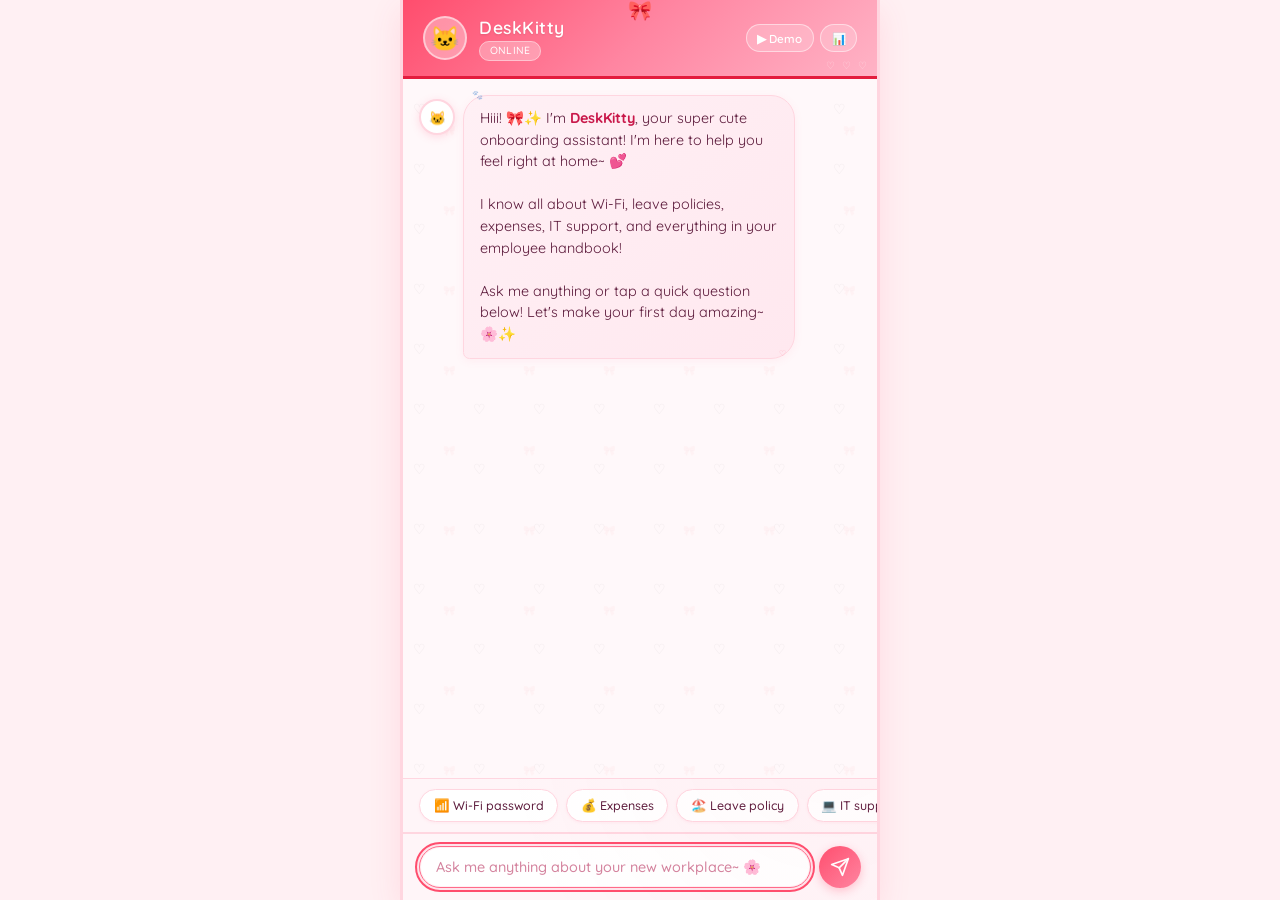
==== index.html @ 31be6df7 "commit hello kitty uwu" ====
<!DOCTYPE html>
<html lang="en">
<head>
  <meta charset="UTF-8" />
  <meta name="viewport" content="width=device-width, initial-scale=1.0, maximum-scale=1.0, user-scalable=no" />
  <title>DeskKitty – Your Onboarding Assistant 🎀</title>
  <link rel="stylesheet" href="styles.css" />
  <!-- Hello Kitty theme: remove the next line to revert to default -->
  <link rel="stylesheet" href="theme-hellokitty.css" />
  <link rel="icon" href="data:image/svg+xml,<svg xmlns='http://www.w3.org/2000/svg' viewBox='0 0 100 100'><text y='.9em' font-size='90'>🤖</text></svg>" />
</head>
<body>
  <div id="app">
    <!-- Header -->
    <header class="chat-header">
      <div class="header-avatar">🐱</div>
      <div class="header-info">
        <h1 id="botName">DeskKitty</h1>
        <span class="status-badge">Online</span>
      </div>
      <div class="header-actions">
        <button class="demo-btn" id="demoBtn" aria-label="Run demo">▶ Demo</button>
        <button class="export-btn" id="exportBtn" onclick="exportFeedback()" aria-label="Export feedback">📊</button>
      </div>
    </header>

    <!-- Chat Messages -->
    <main class="chat-messages" id="chatMessages" role="log" aria-live="polite" aria-label="Chat messages">
    </main>

    <!-- Quick Questions -->
    <div class="quick-questions" id="quickQuestions">
      <button class="quick-btn" data-question="What's the Wi-Fi password?">📶 Wi-Fi password</button>
      <button class="quick-btn" data-question="How do I submit an expense report?">💰 Expenses</button>
      <button class="quick-btn" data-question="What is the leave policy?">🏖️ Leave policy</button>
      <button class="quick-btn" data-question="Who do I contact for IT support?">💻 IT support</button>
      <button class="quick-btn" data-question="What should I do in my first week?">🌟 First week</button>
      <button class="quick-btn" data-question="What benefits do I get?">🎁 Benefits</button>
    </div>

    <!-- Input Area -->
    <footer class="chat-input-area">
      <form id="chatForm" class="chat-form" aria-label="Send a message">
        <input
          type="text"
          id="messageInput"
          class="chat-input"
          placeholder="Ask me anything about your new workplace~ 🌸"
          autocomplete="off"
          aria-label="Type your question"
        />
        <button type="submit" class="send-btn" aria-label="Send message">
          <svg width="20" height="20" viewBox="0 0 24 24" fill="none" stroke="currentColor" stroke-width="2" stroke-linecap="round" stroke-linejoin="round">
            <line x1="22" y1="2" x2="11" y2="13"></line>
            <polygon points="22 2 15 22 11 13 2 9 22 2"></polygon>
          </svg>
        </button>
      </form>
    </footer>
  </div>

  <script src="knowledge-base.js"></script>
  <script src="app.js"></script>
</body>
</html>
---- styles.css ----
/* ===== CSS Reset & Variables ===== */
*, *::before, *::after {
  box-sizing: border-box;
  margin: 0;
  padding: 0;
}

:root {
  --primary: #4f46e5;
  --primary-light: #818cf8;
  --primary-dark: #3730a3;
  --bg: #f8fafc;
  --surface: #ffffff;
  --text: #1e293b;
  --text-muted: #64748b;
  --border: #e2e8f0;
  --bot-bubble: #f1f5f9;
  --user-bubble: #4f46e5;
  --user-text: #ffffff;
  --success: #10b981;
  --warning: #f59e0b;
  --danger: #ef4444;
  --shadow-sm: 0 1px 2px rgba(0, 0, 0, 0.05);
  --shadow-md: 0 4px 6px -1px rgba(0, 0, 0, 0.1);
  --shadow-lg: 0 10px 15px -3px rgba(0, 0, 0, 0.1);
  --radius: 1rem;
  --radius-sm: 0.5rem;
  --font: -apple-system, BlinkMacSystemFont, 'Segoe UI', Roboto, 'Helvetica Neue', Arial, sans-serif;
}

html, body {
  height: 100%;
  overflow: hidden;
  font-family: var(--font);
  background: var(--bg);
  color: var(--text);
  -webkit-font-smoothing: antialiased;
}

/* ===== App Layout ===== */
#app {
  display: flex;
  flex-direction: column;
  height: 100vh;
  height: 100dvh;
  max-width: 480px;
  margin: 0 auto;
  background: var(--surface);
  box-shadow: var(--shadow-lg);
}

/* ===== Header ===== */
.chat-header {
  display: flex;
  align-items: center;
  gap: 0.75rem;
  padding: 1rem 1.25rem;
  background: var(--primary);
  color: white;
  flex-shrink: 0;
}

.header-avatar {
  width: 40px;
  height: 40px;
  border-radius: 50%;
  background: rgba(255, 255, 255, 0.2);
  display: flex;
  align-items: center;
  justify-content: center;
  font-size: 1.25rem;
}

.header-info h1 {
  font-size: 1.1rem;
  font-weight: 600;
  line-height: 1.2;
}

.status-badge {
  font-size: 0.7rem;
  background: var(--success);
  padding: 0.15rem 0.5rem;
  border-radius: 999px;
  font-weight: 500;
  text-transform: uppercase;
  letter-spacing: 0.03em;
}

/* ===== Chat Messages ===== */
.chat-messages {
  flex: 1;
  overflow-y: auto;
  padding: 1rem 1rem 0.5rem;
  display: flex;
  flex-direction: column;
  gap: 0.75rem;
  scroll-behavior: smooth;
  -webkit-overflow-scrolling: touch;
}

.message {
  display: flex;
  gap: 0.5rem;
  max-width: 85%;
  animation: fadeInUp 0.3s ease;
}

.message--user {
  align-self: flex-end;
  flex-direction: row-reverse;
}

.message--bot {
  align-self: flex-start;
}

.message-avatar {
  width: 28px;
  height: 28px;
  border-radius: 50%;
  display: flex;
  align-items: center;
  justify-content: center;
  font-size: 0.85rem;
  flex-shrink: 0;
  margin-top: 0.25rem;
}

.message--bot .message-avatar {
  background: var(--primary-light);
  color: white;
}

.message-content {
  display: flex;
  flex-direction: column;
  gap: 0.25rem;
}

.message-bubble {
  padding: 0.75rem 1rem;
  border-radius: var(--radius);
  font-size: 0.9rem;
  line-height: 1.5;
  word-wrap: break-word;
}

.message--bot .message-bubble {
  background: var(--bot-bubble);
  color: var(--text);
  border-bottom-left-radius: 0.25rem;
}

.message--user .message-bubble {
  background: var(--user-bubble);
  color: var(--user-text);
  border-bottom-right-radius: 0.25rem;
}

.message-source {
  font-size: 0.72rem;
  color: var(--text-muted);
  padding: 0 0.25rem;
  font-style: italic;
}

/* Feedback buttons */
.message-feedback {
  display: flex;
  gap: 0.35rem;
  padding: 0.25rem 0;
}

.feedback-btn {
  background: none;
  border: 1px solid var(--border);
  border-radius: var(--radius-sm);
  padding: 0.25rem 0.5rem;
  font-size: 0.8rem;
  cursor: pointer;
  transition: all 0.15s ease;
  color: var(--text-muted);
}

.feedback-btn:hover {
  background: var(--bot-bubble);
}

.feedback-btn.active-up {
  border-color: var(--success);
  background: #ecfdf5;
  color: var(--success);
}

.feedback-btn.active-down {
  border-color: var(--danger);
  background: #fef2f2;
  color: var(--danger);
}

/* Typing indicator */
.typing-indicator {
  display: flex;
  gap: 0.3rem;
  padding: 0.75rem 1rem;
  background: var(--bot-bubble);
  border-radius: var(--radius);
  border-bottom-left-radius: 0.25rem;
  width: fit-content;
}

.typing-dot {
  width: 7px;
  height: 7px;
  background: var(--text-muted);
  border-radius: 50%;
  animation: typingBounce 1.4s infinite;
}

.typing-dot:nth-child(2) { animation-delay: 0.2s; }
.typing-dot:nth-child(3) { animation-delay: 0.4s; }

/* ===== Quick Questions ===== */
.quick-questions {
  display: flex;
  gap: 0.5rem;
  padding: 0.5rem 1rem;
  overflow-x: auto;
  flex-shrink: 0;
  -webkit-overflow-scrolling: touch;
  scrollbar-width: none;
}

.quick-questions::-webkit-scrollbar {
  display: none;
}

.quick-btn {
  flex-shrink: 0;
  padding: 0.5rem 0.85rem;
  border: 1px solid var(--border);
  border-radius: 999px;
  background: var(--surface);
  font-size: 0.78rem;
  color: var(--text);
  cursor: pointer;
  transition: all 0.15s ease;
  white-space: nowrap;
}

.quick-btn:hover {
  border-color: var(--primary);
  color: var(--primary);
  background: #eef2ff;
}

.quick-btn:active {
  transform: scale(0.95);
}

/* ===== Input Area ===== */
.chat-input-area {
  padding: 0.75rem 1rem;
  padding-bottom: max(0.75rem, env(safe-area-inset-bottom));
  border-top: 1px solid var(--border);
  background: var(--surface);
  flex-shrink: 0;
}

.chat-form {
  display: flex;
  gap: 0.5rem;
  align-items: center;
}

.chat-input {
  flex: 1;
  padding: 0.7rem 1rem;
  border: 1px solid var(--border);
  border-radius: 999px;
  font-size: 0.9rem;
  outline: none;
  transition: border-color 0.15s ease;
  font-family: var(--font);
  background: var(--bg);
}

.chat-input:focus {
  border-color: var(--primary);
  box-shadow: 0 0 0 3px rgba(79, 70, 229, 0.1);
}

.send-btn {
  width: 40px;
  height: 40px;
  border: none;
  border-radius: 50%;
  background: var(--primary);
  color: white;
  cursor: pointer;
  display: flex;
  align-items: center;
  justify-content: center;
  transition: all 0.15s ease;
  flex-shrink: 0;
}

.send-btn:hover {
  background: var(--primary-dark);
  transform: scale(1.05);
}

.send-btn:active {
  transform: scale(0.95);
}

/* ===== Animations ===== */
@keyframes fadeInUp {
  from {
    opacity: 0;
    transform: translateY(8px);
  }
  to {
    opacity: 1;
    transform: translateY(0);
  }
}

@keyframes typingBounce {
  0%, 60%, 100% { transform: translateY(0); }
  30% { transform: translateY(-4px); }
}

/* ===== Scrollbar ===== */
.chat-messages::-webkit-scrollbar {
  width: 4px;
}

.chat-messages::-webkit-scrollbar-thumb {
  background: var(--border);
  border-radius: 2px;
}

/* ===== Responsive ===== */
@media (min-width: 481px) {
  #app {
    height: 100vh;
    border-radius: 0;
  }
}

@media (max-width: 480px) {
  #app {
    max-width: 100%;
  }
}

/* ===== Accessibility ===== */
@media (prefers-reduced-motion: reduce) {
  .message {
    animation: none;
  }
  .typing-dot {
    animation: none;
  }
  .chat-messages {
    scroll-behavior: auto;
  }
}

/* Focus visible */
:focus-visible {
  outline: 2px solid var(--primary);
  outline-offset: 2px;
}

/* ===== Header Actions ===== */
.header-actions {
  margin-left: auto;
  display: flex;
  gap: 0.4rem;
  align-items: center;
}

.demo-btn, .export-btn {
  padding: 0.35rem 0.65rem;
  border: 1px solid rgba(255, 255, 255, 0.4);
  border-radius: var(--radius-sm);
  background: rgba(255, 255, 255, 0.15);
  color: white;
  font-size: 0.72rem;
  font-weight: 500;
  cursor: pointer;
  transition: all 0.15s ease;
  white-space: nowrap;
}

.demo-btn:hover, .export-btn:hover {
  background: rgba(255, 255, 255, 0.25);
  border-color: rgba(255, 255, 255, 0.6);
}

.demo-btn:active, .export-btn:active {
  transform: scale(0.95);
}

.demo-btn--active {
  background: rgba(255, 255, 255, 0.3);
  border-color: white;
}

/* ===== Toast Notifications ===== */
.toast {
  position: fixed;
  bottom: 5rem;
  left: 50%;
  transform: translateX(-50%) translateY(1rem);
  background: var(--text);
  color: white;
  padding: 0.6rem 1.25rem;
  border-radius: 999px;
  font-size: 0.82rem;
  font-family: var(--font);
  box-shadow: var(--shadow-lg);
  opacity: 0;
  transition: all 0.3s ease;
  z-index: 1000;
  pointer-events: none;
  white-space: nowrap;
}

.toast--visible {
  opacity: 1;
  transform: translateX(-50%) translateY(0);
}
---- theme-hellokitty.css ----
/**
 * 🎀 Hello Kitty Material Theme for DeskMate 🎀
 * Soft gradients, rounded shapes, kawaii pink palette.
 *
 * To enable:  Add <link rel="stylesheet" href="theme-hellokitty.css"> AFTER styles.css
 * To disable: Remove that <link> tag
 */

@import url('https://fonts.googleapis.com/css2?family=Quicksand:wght@400;500;600;700&display=swap');

:root {
  --primary: #ff4d6d;
  --primary-light: #ff85a1;
  --primary-dark: #c9184a;
  --bg: #fff0f3;
  --surface: #ffffff;
  --text: #5c1a3b;
  --text-muted: #b5658a;
  --border: #ffccd5;
  --bot-bubble: #fff0f5;
  --user-bubble: #ff4d6d;
  --user-text: #ffffff;
  --success: #ff85a1;
  --warning: #ffb3c6;
  --danger: #c9184a;
  --shadow-sm: 0 2px 4px rgba(255, 77, 109, 0.1);
  --shadow-md: 0 4px 12px rgba(255, 77, 109, 0.15);
  --shadow-lg: 0 10px 30px rgba(255, 77, 109, 0.12);
  --radius: 1.5rem;
  --radius-sm: 1rem;
  --font: 'Quicksand', -apple-system, BlinkMacSystemFont, 'Segoe UI', Roboto, sans-serif;
  --kitty-pink: #ff6b8a;
  --kitty-light-pink: #ffd6e0;
  --kitty-bow-red: #e31c3d;
}

body, input, button {
  font-family: var(--font) !important;
}

/* ===== App container ===== */
#app {
  background: var(--bg);
  position: relative;
  overflow: hidden;
}

#app::before {
  content: "";
  position: absolute;
  inset: 0;
  background-image:
    radial-gradient(circle at 10% 20%, rgba(255, 77, 109, 0.04) 0%, transparent 40%),
    radial-gradient(circle at 90% 80%, rgba(255, 133, 161, 0.04) 0%, transparent 40%);
  pointer-events: none;
  z-index: 0;
}

/* ===== Header ===== */
.chat-header {
  background: linear-gradient(135deg, #ff4d6d 0%, #ff85a1 50%, #ffb3c6 100%);
  position: relative;
  padding: 1rem 1.25rem;
  border-bottom: 3px solid var(--kitty-bow-red);
}

.chat-header::before {
  content: "🎀";
  position: absolute;
  left: 50%;
  top: -2px;
  transform: translateX(-50%);
  font-size: 1.2rem;
  z-index: 10;
}

.chat-header::after {
  content: "♡ ♡ ♡";
  position: absolute;
  right: 0.5rem;
  bottom: 0.3rem;
  font-size: 0.6rem;
  opacity: 0.5;
  letter-spacing: 2px;
  color: white;
}

.header-avatar {
  background: rgba(255, 255, 255, 0.35);
  font-size: 1.5rem;
  width: 44px;
  height: 44px;
  border: 2px solid rgba(255, 255, 255, 0.5);
}

.header-info h1 {
  text-shadow: 0 1px 2px rgba(0, 0, 0, 0.1);
  letter-spacing: 0.5px;
}

.status-badge {
  background: rgba(255, 255, 255, 0.3);
  color: white;
  border: 1px solid rgba(255, 255, 255, 0.4);
  font-size: 0.65rem;
  padding: 0.15rem 0.6rem;
}

/* ===== Chat messages area ===== */
.chat-messages {
  background-color: #fff8fa;
  background-image:
    url("data:image/svg+xml,%3Csvg width='60' height='60' xmlns='http://www.w3.org/2000/svg'%3E%3Ctext x='10' y='35' font-size='14' opacity='0.06'%3E♡%3C/text%3E%3C/svg%3E"),
    url("data:image/svg+xml,%3Csvg width='80' height='80' xmlns='http://www.w3.org/2000/svg'%3E%3Ctext x='40' y='55' font-size='10' opacity='0.04'%3E🎀%3C/text%3E%3C/svg%3E");
  position: relative;
  z-index: 1;
}

/* ===== Bot bubbles ===== */
.message--bot .message-bubble {
  background: linear-gradient(135deg, #fff0f5, #ffe8ef);
  border: 1.5px solid var(--kitty-light-pink);
  border-bottom-left-radius: 0.4rem;
  box-shadow: 0 2px 8px rgba(255, 107, 138, 0.08);
  position: relative;
}

.message--bot .message-bubble::after {
  content: "♡";
  position: absolute;
  bottom: -0.1rem;
  right: 0.5rem;
  font-size: 0.5rem;
  color: var(--kitty-pink);
  opacity: 0.4;
  animation: heartFloat 3s ease-in-out infinite;
}

.message--bot .message-bubble::before {
  content: "🐾";
  position: absolute;
  top: -8px;
  left: 8px;
  font-size: 0.55rem;
  opacity: 0.35;
}

/* ===== User bubbles ===== */
.message--user .message-bubble {
  background: linear-gradient(135deg, #ff4d6d, #ff7096);
  border-bottom-right-radius: 0.4rem;
  box-shadow: 0 3px 10px rgba(255, 77, 109, 0.25);
}

/* ===== Bot avatar ===== */
.message--bot .message-avatar {
  background: white;
  border: 2px solid var(--kitty-light-pink);
  box-shadow: 0 2px 8px rgba(255, 107, 138, 0.2);
  padding: 3px;
  width: 36px;
  height: 36px;
  display: flex;
  align-items: center;
  justify-content: center;
  animation: gentlePulse 3s ease-in-out infinite;
}

/* ===== Source reference ===== */
.message-source {
  color: var(--kitty-pink);
  opacity: 0.7;
  font-size: 0.7rem;
}

/* ===== Feedback buttons ===== */
.feedback-btn {
  border-color: var(--kitty-light-pink);
  border-radius: 999px;
  padding: 0.2rem 0.6rem;
}

.feedback-btn:hover {
  background: #ffe8ef;
  border-color: var(--kitty-pink);
}

.feedback-btn.active-up {
  border-color: var(--kitty-pink);
  background: #ffe0ea;
  color: var(--kitty-pink);
}

.feedback-btn.active-down {
  border-color: var(--danger);
  background: #fff0f3;
  color: var(--danger);
}

/* ===== Typing indicator ===== */
.typing-indicator {
  background: linear-gradient(135deg, #fff0f5, #ffe8ef);
  border: 1.5px solid var(--kitty-light-pink);
}

.typing-dot {
  background: var(--kitty-pink);
}

/* ===== Quick questions ===== */
.quick-questions {
  background: #fff5f8;
  border-top: 1px solid var(--kitty-light-pink);
  border-bottom: 1px solid var(--kitty-light-pink);
  padding: 0.6rem 1rem;
}

.quick-btn {
  border-color: var(--kitty-light-pink);
  background: white;
  border-radius: 999px;
  font-weight: 500;
  box-shadow: 0 1px 3px rgba(255, 107, 138, 0.08);
  transition: all 0.2s ease;
}

.quick-btn:hover {
  border-color: var(--kitty-pink);
  background: #ffe8ef;
  color: var(--primary);
  transform: translateY(-1px);
  box-shadow: 0 3px 8px rgba(255, 107, 138, 0.15);
}

/* ===== Input area ===== */
.chat-input-area {
  background: #fff5f8;
  border-top: 1.5px solid var(--kitty-light-pink);
}

.chat-input {
  background: white;
  border: 1.5px solid var(--kitty-light-pink);
  border-radius: 999px;
  font-weight: 500;
}

.chat-input::placeholder {
  color: #d4839e;
}

.chat-input:focus {
  border-color: var(--kitty-pink);
  box-shadow: 0 0 0 3px rgba(255, 107, 138, 0.12), inset 0 0 0 1px rgba(255, 107, 138, 0.1);
}

.send-btn {
  background: linear-gradient(135deg, #ff4d6d, #ff85a1);
  box-shadow: 0 3px 10px rgba(255, 77, 109, 0.3);
  width: 42px;
  height: 42px;
}

.send-btn:hover {
  background: linear-gradient(135deg, #e31c3d, #ff4d6d);
  box-shadow: 0 4px 14px rgba(255, 77, 109, 0.4);
  transform: scale(1.08);
}

/* ===== Header action buttons ===== */
.demo-btn, .export-btn {
  border-color: rgba(255, 255, 255, 0.5);
  background: rgba(255, 255, 255, 0.2);
  border-radius: 999px;
  font-weight: 600;
}

.demo-btn:hover, .export-btn:hover {
  background: rgba(255, 255, 255, 0.35);
}

.demo-btn--active {
  background: rgba(255, 255, 255, 0.4);
  border-color: white;
  box-shadow: 0 0 10px rgba(255, 255, 255, 0.3);
}

/* ===== Toast ===== */
.toast {
  background: linear-gradient(135deg, #ff4d6d, #ff85a1);
  color: white;
  font-weight: 600;
  border: 2px solid rgba(255, 255, 255, 0.3);
  box-shadow: 0 6px 20px rgba(255, 77, 109, 0.3);
}

/* ===== Scrollbar ===== */
.chat-messages::-webkit-scrollbar {
  width: 5px;
}

.chat-messages::-webkit-scrollbar-track {
  background: #fff5f8;
}

.chat-messages::-webkit-scrollbar-thumb {
  background: var(--kitty-light-pink);
  border-radius: 10px;
}

.chat-messages::-webkit-scrollbar-thumb:hover {
  background: var(--kitty-pink);
}

/* ===== Code & bold ===== */
.message-bubble code {
  background: #ffe0ea;
  color: var(--primary-dark);
  padding: 0.15rem 0.4rem;
  border-radius: 0.3rem;
  font-size: 0.82rem;
  font-weight: 600;
  border: 1px solid var(--kitty-light-pink);
}

.message-bubble strong {
  color: var(--primary-dark);
}

/* ===== Decorative app borders ===== */
#app {
  border-left: 3px solid var(--kitty-light-pink);
  border-right: 3px solid var(--kitty-light-pink);
}

/* ===== Pink selection ===== */
::selection {
  background: #ffd6e0;
  color: #c9184a;
}

/* ===== Animations ===== */
@keyframes heartFloat {
  0%, 100% { transform: translateY(0) scale(1); opacity: 0.4; }
  50% { transform: translateY(-6px) scale(1.1); opacity: 0.8; }
}

@keyframes gentlePulse {
  0%, 100% { box-shadow: 0 0 0 0 rgba(255, 77, 109, 0.1); }
  50% { box-shadow: 0 0 0 6px rgba(255, 77, 109, 0); }
}

/* ===== Reduced motion ===== */
@media (prefers-reduced-motion: reduce) {
  .message--bot .message-avatar {
    animation: none;
  }
  .message--bot .message-bubble::after {
    animation: none;
  }
}
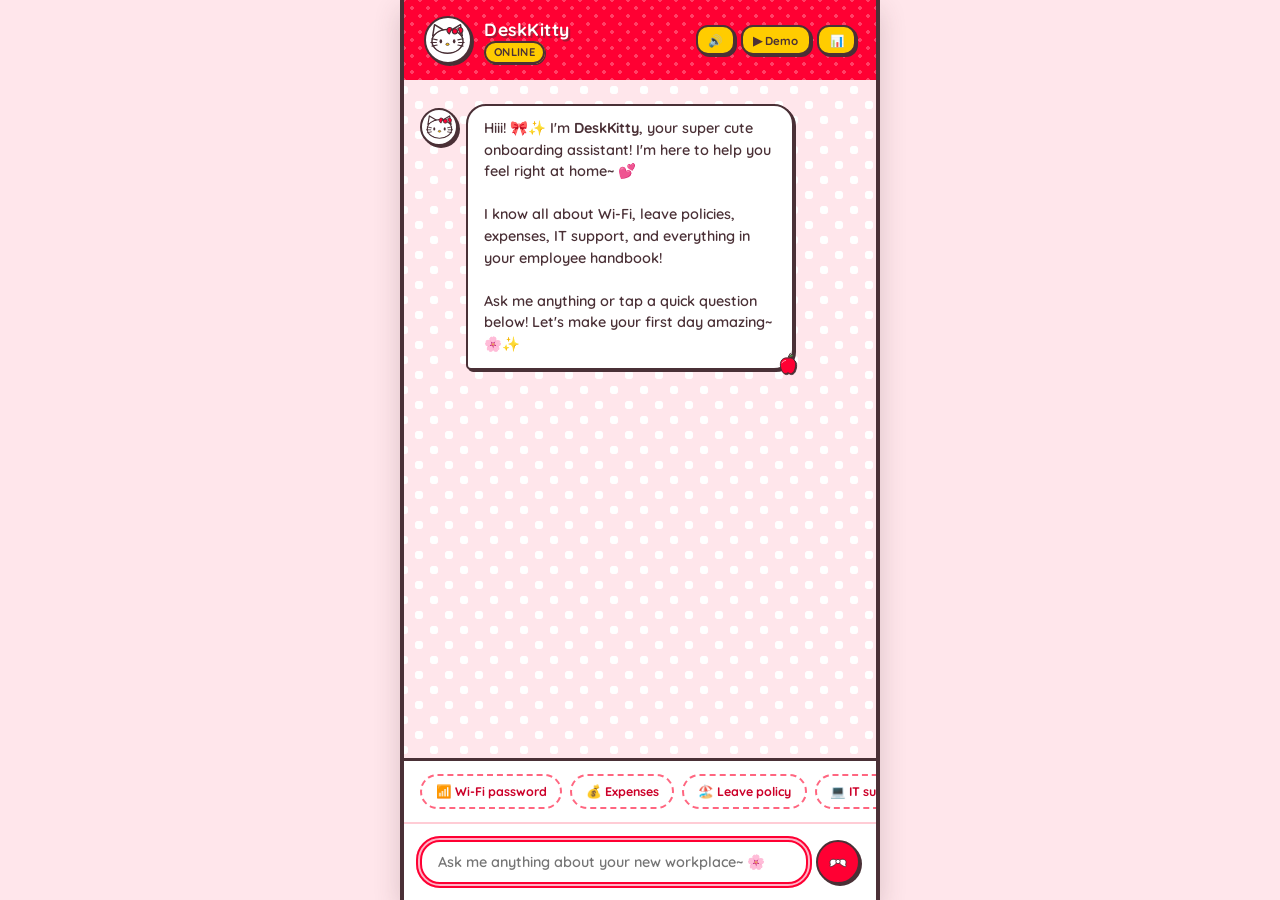
==== commit 589627da: "more kitty changes" ====
--- a/index.html
+++ b/index.html
@@ -10,6 +10,9 @@
   <link rel="icon" href="data:image/svg+xml,<svg xmlns='http://www.w3.org/2000/svg' viewBox='0 0 100 100'><text y='.9em' font-size='90'>🤖</text></svg>" />
 </head>
 <body>
+  <!-- Container for floating petals and particle bursts -->
+  <div id="vfx-layer" aria-hidden="true"></div>
+
   <div id="app">
     <!-- Header -->
     <header class="chat-header">
@@ -19,8 +22,10 @@
         <span class="status-badge">Online</span>
       </div>
       <div class="header-actions">
-        <button class="demo-btn" id="demoBtn" aria-label="Run demo">▶ Demo</button>
-        <button class="export-btn" id="exportBtn" onclick="exportFeedback()" aria-label="Export feedback">📊</button>
+        <!-- Sound Toggle -->
+        <button class="header-btn" id="soundBtn" aria-label="Toggle sound">🔊</button>
+        <button class="header-btn" id="demoBtn" aria-label="Run demo">▶ Demo</button>
+        <button class="header-btn" id="exportBtn" onclick="exportFeedback()" aria-label="Export feedback">📊</button>
       </div>
     </header>
 
@@ -62,4 +67,4 @@
   <script src="knowledge-base.js"></script>
   <script src="app.js"></script>
 </body>
-</html>
+</html>
--- a/styles.css
+++ b/styles.css
@@ -47,6 +47,19 @@
   margin: 0 auto;
   background: var(--surface);
   box-shadow: var(--shadow-lg);
+  position: relative;
+}
+
+/* ===== VFX Layer ===== */
+#vfx-layer {
+  position: fixed;
+  top: 0;
+  left: 0;
+  width: 100%;
+  height: 100%;
+  pointer-events: none;
+  z-index: 9999;
+  overflow: hidden;
 }
 
 /* ===== Header ===== */
@@ -87,6 +100,41 @@
   letter-spacing: 0.03em;
 }
 
+/* Header Buttons */
+.header-actions {
+  margin-left: auto;
+  display: flex;
+  gap: 0.4rem;
+  align-items: center;
+}
+
+.header-btn {
+  padding: 0.35rem 0.65rem;
+  border: 1px solid rgba(255, 255, 255, 0.4);
+  border-radius: var(--radius-sm);
+  background: rgba(255, 255, 255, 0.15);
+  color: white;
+  font-size: 0.72rem;
+  font-weight: 500;
+  cursor: pointer;
+  transition: all 0.15s ease;
+  white-space: nowrap;
+}
+
+.header-btn:hover {
+  background: rgba(255, 255, 255, 0.25);
+  border-color: rgba(255, 255, 255, 0.6);
+}
+
+.header-btn:active {
+  transform: scale(0.95);
+}
+
+.header-btn--active {
+  background: rgba(255, 255, 255, 0.3);
+  border-color: white;
+}
+
 /* ===== Chat Messages ===== */
 .chat-messages {
   flex: 1;
@@ -144,6 +192,7 @@
   font-size: 0.9rem;
   line-height: 1.5;
   word-wrap: break-word;
+  position: relative;
 }
 
 .message--bot .message-bubble {
@@ -317,14 +366,8 @@
 
 /* ===== Animations ===== */
 @keyframes fadeInUp {
-  from {
-    opacity: 0;
-    transform: translateY(8px);
-  }
-  to {
-    opacity: 1;
-    transform: translateY(0);
-  }
+  from { opacity: 0; transform: translateY(8px); }
+  to { opacity: 1; transform: translateY(0); }
 }
 
 @keyframes typingBounce {
@@ -358,56 +401,15 @@
 
 /* ===== Accessibility ===== */
 @media (prefers-reduced-motion: reduce) {
-  .message {
-    animation: none;
-  }
-  .typing-dot {
-    animation: none;
-  }
-  .chat-messages {
-    scroll-behavior: auto;
-  }
+  .message { animation: none; }
+  .typing-dot { animation: none; }
+  .chat-messages { scroll-behavior: auto; }
 }
 
 /* Focus visible */
 :focus-visible {
   outline: 2px solid var(--primary);
   outline-offset: 2px;
-}
-
-/* ===== Header Actions ===== */
-.header-actions {
-  margin-left: auto;
-  display: flex;
-  gap: 0.4rem;
-  align-items: center;
-}
-
-.demo-btn, .export-btn {
-  padding: 0.35rem 0.65rem;
-  border: 1px solid rgba(255, 255, 255, 0.4);
-  border-radius: var(--radius-sm);
-  background: rgba(255, 255, 255, 0.15);
-  color: white;
-  font-size: 0.72rem;
-  font-weight: 500;
-  cursor: pointer;
-  transition: all 0.15s ease;
-  white-space: nowrap;
-}
-
-.demo-btn:hover, .export-btn:hover {
-  background: rgba(255, 255, 255, 0.25);
-  border-color: rgba(255, 255, 255, 0.6);
-}
-
-.demo-btn:active, .export-btn:active {
-  transform: scale(0.95);
-}
-
-.demo-btn--active {
-  background: rgba(255, 255, 255, 0.3);
-  border-color: white;
 }
 
 /* ===== Toast Notifications ===== */
@@ -433,4 +435,4 @@
 .toast--visible {
   opacity: 1;
   transform: translateX(-50%) translateY(0);
-}
+}
--- a/theme-hellokitty.css
+++ b/theme-hellokitty.css
@@ -1,361 +1,455 @@
 /**
- * 🎀 Hello Kitty Material Theme for DeskMate 🎀
- * Soft gradients, rounded shapes, kawaii pink palette.
- *
- * To enable:  Add <link rel="stylesheet" href="theme-hellokitty.css"> AFTER styles.css
- * To disable: Remove that <link> tag
+ * 🎀 Ultimate Hello Kitty Theme for DeskMate 🎀
+ * SVGs, scalloped borders, polka dots, kawaii animations, and VFX!
  */
 
-@import url('https://fonts.googleapis.com/css2?family=Quicksand:wght@400;500;600;700&display=swap');
+@import url('https://fonts.googleapis.com/css2?family=Quicksand:wght@500;600;700&display=swap');
 
 :root {
-  --primary: #ff4d6d;
-  --primary-light: #ff85a1;
-  --primary-dark: #c9184a;
-  --bg: #fff0f3;
+  /* Classic Sanrio Palette */
+  --primary: #ff0033;
+  --primary-light: #ff6680;
+  --primary-dark: #cc0029;
+  --bg: #ffe6eb;
   --surface: #ffffff;
-  --text: #5c1a3b;
-  --text-muted: #b5658a;
+  --text: #4a3036;
+  --text-muted: #9e7a84;
   --border: #ffccd5;
-  --bot-bubble: #fff0f5;
-  --user-bubble: #ff4d6d;
+  --bot-bubble: #ffffff;
+  --user-bubble: #ff0033;
   --user-text: #ffffff;
-  --success: #ff85a1;
-  --warning: #ffb3c6;
-  --danger: #c9184a;
-  --shadow-sm: 0 2px 4px rgba(255, 77, 109, 0.1);
-  --shadow-md: 0 4px 12px rgba(255, 77, 109, 0.15);
-  --shadow-lg: 0 10px 30px rgba(255, 77, 109, 0.12);
-  --radius: 1.5rem;
-  --radius-sm: 1rem;
+  --success: #ff6680;
+  --warning: #ffcc00;
+  --danger: #ff0033;
+  
+  --kitty-pink: #ffb3c6;
+  --kitty-light-pink: #ffe6eb;
+  
+  /* 2D Cartoon Shadows */
+  --shadow-sm: 2px 2px 0px var(--text);
+  --shadow-md: 3px 3px 0px var(--text);
+  --shadow-lg: 4px 4px 0px var(--text);
+  
+  --radius: 20px;
+  --radius-sm: 12px;
   --font: 'Quicksand', -apple-system, BlinkMacSystemFont, 'Segoe UI', Roboto, sans-serif;
-  --kitty-pink: #ff6b8a;
-  --kitty-light-pink: #ffd6e0;
-  --kitty-bow-red: #e31c3d;
 }
 
 body, input, button {
   font-family: var(--font) !important;
-}
-
-/* ===== App container ===== */
+  font-weight: 600;
+}
+
+/* ===== App Container (Polka Dot Background) ===== */
 #app {
-  background: var(--bg);
+  background-color: var(--kitty-light-pink);
+  background-image: 
+    radial-gradient(var(--surface) 20%, transparent 21%),
+    radial-gradient(var(--surface) 20%, transparent 21%);
+  background-size: 30px 30px;
+  background-position: 0 0, 15px 15px;
+  border-left: 4px solid var(--text);
+  border-right: 4px solid var(--text);
+  box-shadow: 0 10px 25px rgba(74, 48, 54, 0.2) !important;
   position: relative;
   overflow: hidden;
-}
-
-#app::before {
+  animation: bgDrift 20s linear infinite;
+}
+
+/* ===== Header (Scalloped Awning & Red Bow) ===== */
+.chat-header {
+  background: var(--primary);
+  color: white;
+  border-bottom: none;
+  position: relative;
+  z-index: 20;
+  padding-bottom: 1rem;
+  background-image: 
+    radial-gradient(rgba(255,255,255,0.25) 15%, transparent 16%),
+    radial-gradient(rgba(255,255,255,0.25) 15%, transparent 16%);
+  background-size: 16px 16px;
+  background-position: 0 0, 8px 8px;
+  overflow: hidden; /* For shimmer effect */
+}
+
+/* Scalloped Awning Effect */
+.chat-header::after {
   content: "";
   position: absolute;
-  inset: 0;
-  background-image:
-    radial-gradient(circle at 10% 20%, rgba(255, 77, 109, 0.04) 0%, transparent 40%),
-    radial-gradient(circle at 90% 80%, rgba(255, 133, 161, 0.04) 0%, transparent 40%);
+  bottom: -10px;
+  left: 0; right: 0;
+  height: 10px;
+  background: radial-gradient(circle at 10px 0, var(--primary) 10px, transparent 11px);
+  background-size: 20px 10px;
+  background-repeat: repeat-x;
+  filter: drop-shadow(0 3px 2px rgba(74, 48, 54, 0.15));
+}
+
+/* Shimmering Glint across the Awning */
+.chat-header::before {
+  content: "";
+  position: absolute;
+  top: 0; left: -150%;
+  width: 50%; height: 100%;
+  background: linear-gradient(to right, transparent, rgba(255,255,255,0.4), transparent);
+  transform: skewX(-20deg);
+  animation: shimmer 5s infinite;
+  z-index: 1;
+}
+
+.header-info h1 {
+  font-weight: 700;
+  letter-spacing: 0.5px;
+  text-shadow: 2px 2px 0px rgba(74, 48, 54, 0.5);
+  position: relative;
+  z-index: 2;
+}
+
+.status-badge {
+  background: var(--warning);
+  color: var(--text);
+  border: 2px solid var(--text);
+  font-weight: 700;
+  box-shadow: 1px 1px 0px var(--text);
+  position: relative;
+  z-index: 2;
+}
+
+/* Header Buttons Override */
+.header-btn {
+  border: 2px solid var(--text);
+  background: var(--warning);
+  color: var(--text);
+  border-radius: 12px;
+  font-weight: 700;
+  box-shadow: 2px 2px 0px var(--text);
+  position: relative;
+  z-index: 2;
+}
+
+.header-btn:hover {
+  background: #ffdb4d;
+  transform: translateY(-1px);
+}
+
+.header-btn:active {
+  transform: translate(2px, 2px);
+  box-shadow: 0px 0px 0px var(--text);
+}
+
+.header-btn--active {
+  background: var(--surface);
+}
+
+/* Header Avatar */
+.header-avatar, .message--bot .message-avatar {
+  font-size: 0 !important;
+  background-color: var(--surface);
+  border: 2px solid var(--text);
+  box-shadow: var(--shadow-sm);
+  background-position: center 3px;
+  background-repeat: no-repeat;
+  background-size: 85%;
+  position: relative;
+  z-index: 2;
+  background-image: url('data:image/svg+xml;utf8,<svg viewBox="0 0 100 100" xmlns="http://www.w3.org/2000/svg"><polygon points="10,40 15,10 40,25" fill="%23fff" stroke="%234a3036" stroke-width="4" stroke-linejoin="round"/><polygon points="90,40 85,10 60,25" fill="%23fff" stroke="%234a3036" stroke-width="4" stroke-linejoin="round"/><ellipse cx="50" cy="55" rx="42" ry="32" fill="%23fff" stroke="%234a3036" stroke-width="4"/><ellipse cx="50" cy="55" rx="39" ry="29" fill="%23fff"/><ellipse cx="32" cy="55" rx="3.5" ry="5.5" fill="%234a3036"/><ellipse cx="68" cy="55" rx="3.5" ry="5.5" fill="%234a3036"/><ellipse cx="50" cy="63" rx="4.5" ry="3" fill="%23ffcc00" stroke="%234a3036" stroke-width="2"/><line x1="8" y1="48" x2="22" y2="51" stroke="%234a3036" stroke-width="3" stroke-linecap="round"/><line x1="5" y1="58" x2="20" y2="58" stroke="%234a3036" stroke-width="3" stroke-linecap="round"/><line x1="8" y1="68" x2="22" y2="65" stroke="%234a3036" stroke-width="3" stroke-linecap="round"/><line x1="92" y1="48" x2="78" y2="51" stroke="%234a3036" stroke-width="3" stroke-linecap="round"/><line x1="95" y1="58" x2="80" y2="58" stroke="%234a3036" stroke-width="3" stroke-linecap="round"/><line x1="92" y1="68" x2="78" y2="65" stroke="%234a3036" stroke-width="3" stroke-linecap="round"/><path d="M78 20 C88 12, 98 25, 85 35 Z" fill="%23ff0033" stroke="%234a3036" stroke-width="3" stroke-linejoin="round"/><path d="M62 20 C52 12, 42 25, 55 35 Z" fill="%23ff0033" stroke="%234a3036" stroke-width="3" stroke-linejoin="round"/><circle cx="70" cy="28" r="7" fill="%23ff0033" stroke="%234a3036" stroke-width="3"/></svg>');
+}
+
+.header-avatar { width: 48px; height: 48px; }
+.message--bot .message-avatar { width: 38px; height: 38px; }
+
+/* ===== Chat Messages ===== */
+.chat-messages {
+  background: transparent;
+  padding-top: 1.5rem;
+  z-index: 1;
+}
+
+/* Bot Bubbles */
+.message--bot .message-bubble {
+  background: var(--surface);
+  color: var(--text);
+  border: 2px solid var(--text);
+  border-radius: 20px 20px 20px 5px !important;
+  box-shadow: var(--shadow-sm);
+  position: relative;
+}
+
+/* Floating Apple on Bot Bubbles */
+.message--bot .message-bubble::after {
+  content: "";
+  position: absolute;
+  width: 24px; height: 24px;
+  bottom: -8px; right: -8px;
+  background-size: contain;
+  background-repeat: no-repeat;
+  background-image: url('data:image/svg+xml;utf8,<svg viewBox="0 0 100 100" xmlns="http://www.w3.org/2000/svg"><path d="M50 20 Q65 5 75 15 Q60 25 50 20 Z" fill="%234caf50" stroke="%234a3036" stroke-width="3"/><path d="M50 25 Q55 10 60 5" fill="none" stroke="%234a3036" stroke-width="4" stroke-linecap="round"/><path d="M50 25 C20 20, 10 50, 25 80 C35 95, 45 90, 50 85 C55 90, 65 95, 75 80 C90 50, 80 20, 50 25 Z" fill="%23ff0033" stroke="%234a3036" stroke-width="4" stroke-linejoin="round"/><path d="M25 45 Q30 35 40 35" fill="none" stroke="%23fff" stroke-width="4" stroke-linecap="round" opacity="0.6"/></svg>');
+  animation: floatBounce 3s ease-in-out infinite;
+  filter: drop-shadow(1px 1px 0px var(--text));
+}
+
+/* User Bubbles */
+.message--user .message-bubble {
+  background: var(--primary);
+  color: white;
+  border: 2px solid var(--text);
+  border-radius: 20px 20px 5px 20px !important;
+  box-shadow: var(--shadow-sm);
+}
+
+.message-source {
+  color: var(--text-muted);
+  font-weight: 700;
+  margin-top: 4px;
+}
+
+/* Feedback Buttons */
+.feedback-btn {
+  border: 2px solid var(--border);
+  background: var(--surface);
+  border-radius: 50%;
+  width: 32px; height: 32px;
+  display: flex; align-items: center; justify-content: center;
+  box-shadow: 1px 1px 0px var(--border);
+}
+
+.feedback-btn:hover {
+  background: var(--kitty-light-pink);
+  border-color: var(--text);
+  box-shadow: var(--shadow-sm);
+  transform: translateY(-2px);
+}
+
+.feedback-btn.active-up {
+  background: var(--success);
+  border-color: var(--text);
+  color: white;
+  box-shadow: var(--shadow-sm);
+  animation: popSparkle 0.4s cubic-bezier(0.175, 0.885, 0.32, 1.275);
+}
+
+.feedback-btn.active-down {
+  background: var(--text-muted);
+  border-color: var(--text);
+  color: white;
+  box-shadow: var(--shadow-sm);
+}
+
+/* ===== Kawaii Typing Indicator (Apple, Milk, Bow) ===== */
+.typing-indicator {
+  background: var(--surface);
+  border: 2px solid var(--text);
+  border-radius: 20px 20px 20px 5px;
+  box-shadow: var(--shadow-sm);
+  align-items: center;
+}
+
+.typing-dot {
+  background-color: transparent !important;
+  background-size: contain;
+  background-repeat: no-repeat;
+  background-position: center;
+  width: 14px !important;
+  height: 14px !important;
+  border-radius: 0 !important;
+}
+
+.typing-dot:nth-child(1) {
+  background-image: url('data:image/svg+xml;utf8,<svg viewBox="0 0 100 100" xmlns="http://www.w3.org/2000/svg"><path d="M50 25 C20 20, 10 50, 25 80 C35 95, 45 90, 50 85 C55 90, 65 95, 75 80 C90 50, 80 20, 50 25 Z" fill="%23ff0033" stroke="%234a3036" stroke-width="6" stroke-linejoin="round"/></svg>');
+}
+.typing-dot:nth-child(2) {
+  background-image: url('data:image/svg+xml;utf8,<svg viewBox="0 0 100 100" xmlns="http://www.w3.org/2000/svg"><path d="M30 20 L70 20 L80 90 L20 90 Z" fill="%23ffffff" stroke="%234a3036" stroke-width="6" stroke-linejoin="round"/></svg>');
+}
+.typing-dot:nth-child(3) {
+  background-image: url('data:image/svg+xml;utf8,<svg viewBox="0 0 100 60" xmlns="http://www.w3.org/2000/svg"><path d="M50 30 C30 10, 5 20, 15 45 C5 60, 30 55, 45 35 Z" fill="%23ff0033" stroke="%234a3036" stroke-width="6"/><path d="M50 30 C70 10, 95 20, 85 45 C95 60, 70 55, 55 35 Z" fill="%23ff0033" stroke="%234a3036" stroke-width="6"/><circle cx="50" cy="30" r="10" fill="%23ffffff" stroke="%234a3036" stroke-width="6"/></svg>');
+}
+
+/* Quick Questions */
+.quick-questions {
+  background: var(--surface);
+  border-top: 3px solid var(--text);
+  padding: 0.8rem 1rem;
+}
+
+.quick-btn {
+  background: var(--surface);
+  border: 2px dashed var(--primary-light);
+  color: var(--primary-dark);
+  border-radius: 20px;
+  font-weight: 700;
+  box-shadow: none;
+}
+
+.quick-btn:hover {
+  border-style: solid;
+  border-color: var(--text);
+  background: var(--kitty-light-pink);
+  color: var(--text);
+  box-shadow: var(--shadow-sm);
+  animation: wiggle 0.4s ease-in-out infinite;
+}
+
+/* Input Area */
+.chat-input-area {
+  background: var(--surface);
+  border-top: 2px solid var(--border);
+  padding: 1rem;
+}
+
+.chat-input {
+  background: var(--kitty-light-pink);
+  border: 2px solid var(--text);
+  border-radius: 20px;
+  font-weight: 600;
+  color: var(--text);
+}
+
+.chat-input:focus {
+  background: var(--surface);
+  border-color: var(--primary);
+  box-shadow: 0 0 0 4px var(--kitty-pink);
+}
+
+/* Send Button */
+.send-btn {
+  background: var(--primary);
+  border: 2px solid var(--text);
+  box-shadow: var(--shadow-sm);
+  width: 44px; height: 44px;
+}
+
+.send-btn:active {
+  transform: translate(2px, 2px) !important;
+  box-shadow: 0px 0px 0px var(--text) !important;
+}
+
+.send-btn svg {
+  display: none !important;
+}
+
+.send-btn::after {
+  content: "";
+  width: 22px; height: 22px;
+  background-size: contain;
+  background-repeat: no-repeat;
+  background-position: center;
+  background-image: url('data:image/svg+xml;utf8,<svg viewBox="0 0 100 60" xmlns="http://www.w3.org/2000/svg"><path d="M50 30 C30 10, 5 20, 15 45 C5 60, 30 55, 45 35 Z" fill="%23ffffff" stroke="%234a3036" stroke-width="4" stroke-linejoin="round"/><path d="M50 30 C70 10, 95 20, 85 45 C95 60, 70 55, 55 35 Z" fill="%23ffffff" stroke="%234a3036" stroke-width="4" stroke-linejoin="round"/><circle cx="50" cy="30" r="10" fill="%23ffffff" stroke="%234a3036" stroke-width="4"/></svg>');
+}
+
+/* ===== Magic VFX Elements ===== */
+.hk-particle {
+  position: absolute;
   pointer-events: none;
-  z-index: 0;
-}
-
-/* ===== Header ===== */
-.chat-header {
-  background: linear-gradient(135deg, #ff4d6d 0%, #ff85a1 50%, #ffb3c6 100%);
-  position: relative;
-  padding: 1rem 1.25rem;
-  border-bottom: 3px solid var(--kitty-bow-red);
-}
-
-.chat-header::before {
-  content: "🎀";
-  position: absolute;
-  left: 50%;
-  top: -2px;
-  transform: translateX(-50%);
-  font-size: 1.2rem;
-  z-index: 10;
-}
-
-.chat-header::after {
-  content: "♡ ♡ ♡";
-  position: absolute;
-  right: 0.5rem;
-  bottom: 0.3rem;
-  font-size: 0.6rem;
-  opacity: 0.5;
-  letter-spacing: 2px;
-  color: white;
-}
-
-.header-avatar {
-  background: rgba(255, 255, 255, 0.35);
-  font-size: 1.5rem;
-  width: 44px;
-  height: 44px;
-  border: 2px solid rgba(255, 255, 255, 0.5);
-}
-
-.header-info h1 {
-  text-shadow: 0 1px 2px rgba(0, 0, 0, 0.1);
-  letter-spacing: 0.5px;
-}
-
-.status-badge {
-  background: rgba(255, 255, 255, 0.3);
-  color: white;
-  border: 1px solid rgba(255, 255, 255, 0.4);
-  font-size: 0.65rem;
-  padding: 0.15rem 0.6rem;
-}
-
-/* ===== Chat messages area ===== */
-.chat-messages {
-  background-color: #fff8fa;
-  background-image:
-    url("data:image/svg+xml,%3Csvg width='60' height='60' xmlns='http://www.w3.org/2000/svg'%3E%3Ctext x='10' y='35' font-size='14' opacity='0.06'%3E♡%3C/text%3E%3C/svg%3E"),
-    url("data:image/svg+xml,%3Csvg width='80' height='80' xmlns='http://www.w3.org/2000/svg'%3E%3Ctext x='40' y='55' font-size='10' opacity='0.04'%3E🎀%3C/text%3E%3C/svg%3E");
-  position: relative;
-  z-index: 1;
-}
-
-/* ===== Bot bubbles ===== */
-.message--bot .message-bubble {
-  background: linear-gradient(135deg, #fff0f5, #ffe8ef);
-  border: 1.5px solid var(--kitty-light-pink);
-  border-bottom-left-radius: 0.4rem;
-  box-shadow: 0 2px 8px rgba(255, 107, 138, 0.08);
-  position: relative;
-}
-
-.message--bot .message-bubble::after {
-  content: "♡";
-  position: absolute;
-  bottom: -0.1rem;
-  right: 0.5rem;
-  font-size: 0.5rem;
-  color: var(--kitty-pink);
-  opacity: 0.4;
-  animation: heartFloat 3s ease-in-out infinite;
-}
-
-.message--bot .message-bubble::before {
-  content: "🐾";
-  position: absolute;
-  top: -8px;
-  left: 8px;
-  font-size: 0.55rem;
-  opacity: 0.35;
-}
-
-/* ===== User bubbles ===== */
-.message--user .message-bubble {
-  background: linear-gradient(135deg, #ff4d6d, #ff7096);
-  border-bottom-right-radius: 0.4rem;
-  box-shadow: 0 3px 10px rgba(255, 77, 109, 0.25);
-}
-
-/* ===== Bot avatar ===== */
-.message--bot .message-avatar {
-  background: white;
-  border: 2px solid var(--kitty-light-pink);
-  box-shadow: 0 2px 8px rgba(255, 107, 138, 0.2);
-  padding: 3px;
-  width: 36px;
-  height: 36px;
-  display: flex;
-  align-items: center;
-  justify-content: center;
-  animation: gentlePulse 3s ease-in-out infinite;
-}
-
-/* ===== Source reference ===== */
-.message-source {
-  color: var(--kitty-pink);
-  opacity: 0.7;
-  font-size: 0.7rem;
-}
-
-/* ===== Feedback buttons ===== */
-.feedback-btn {
-  border-color: var(--kitty-light-pink);
-  border-radius: 999px;
-  padding: 0.2rem 0.6rem;
-}
-
-.feedback-btn:hover {
-  background: #ffe8ef;
-  border-color: var(--kitty-pink);
-}
-
-.feedback-btn.active-up {
-  border-color: var(--kitty-pink);
-  background: #ffe0ea;
-  color: var(--kitty-pink);
-}
-
-.feedback-btn.active-down {
-  border-color: var(--danger);
-  background: #fff0f3;
-  color: var(--danger);
-}
-
-/* ===== Typing indicator ===== */
-.typing-indicator {
-  background: linear-gradient(135deg, #fff0f5, #ffe8ef);
-  border: 1.5px solid var(--kitty-light-pink);
-}
-
-.typing-dot {
+  will-change: transform, opacity;
+  z-index: 10000;
+}
+
+.hk-sparkle {
+  width: 16px; height: 16px;
+  background-image: url('data:image/svg+xml;utf8,<svg viewBox="0 0 100 100" xmlns="http://www.w3.org/2000/svg"><path d="M50 0 L60 40 L100 50 L60 60 L50 100 L40 60 L0 50 L40 40 Z" fill="%23ffcc00"/></svg>');
+  background-size: contain;
+  background-repeat: no-repeat;
+  transform: translate(-50%, -50%) scale(0);
+  animation: explode 0.6s cubic-bezier(0.175, 0.885, 0.32, 1.275) forwards;
+}
+
+.hk-confetti {
+  width: 8px; height: 12px;
+  border-radius: 2px;
+  border: 1px solid rgba(74, 48, 54, 0.5);
+  transform: translate(-50%, -50%) rotate(0deg) scale(0);
+  animation: confettiExplode 0.8s cubic-bezier(0.25, 0.46, 0.45, 0.94) forwards;
+}
+
+.hk-petal {
+  position: absolute;
+  top: -20px;
+  width: 14px; height: 14px;
   background: var(--kitty-pink);
-}
-
-/* ===== Quick questions ===== */
-.quick-questions {
-  background: #fff5f8;
-  border-top: 1px solid var(--kitty-light-pink);
-  border-bottom: 1px solid var(--kitty-light-pink);
-  padding: 0.6rem 1rem;
-}
-
-.quick-btn {
-  border-color: var(--kitty-light-pink);
-  background: white;
-  border-radius: 999px;
-  font-weight: 500;
-  box-shadow: 0 1px 3px rgba(255, 107, 138, 0.08);
-  transition: all 0.2s ease;
-}
-
-.quick-btn:hover {
-  border-color: var(--kitty-pink);
-  background: #ffe8ef;
-  color: var(--primary);
-  transform: translateY(-1px);
-  box-shadow: 0 3px 8px rgba(255, 107, 138, 0.15);
-}
-
-/* ===== Input area ===== */
-.chat-input-area {
-  background: #fff5f8;
-  border-top: 1.5px solid var(--kitty-light-pink);
-}
-
-.chat-input {
-  background: white;
-  border: 1.5px solid var(--kitty-light-pink);
-  border-radius: 999px;
-  font-weight: 500;
-}
-
-.chat-input::placeholder {
-  color: #d4839e;
-}
-
-.chat-input:focus {
-  border-color: var(--kitty-pink);
-  box-shadow: 0 0 0 3px rgba(255, 107, 138, 0.12), inset 0 0 0 1px rgba(255, 107, 138, 0.1);
-}
-
-.send-btn {
-  background: linear-gradient(135deg, #ff4d6d, #ff85a1);
-  box-shadow: 0 3px 10px rgba(255, 77, 109, 0.3);
-  width: 42px;
-  height: 42px;
-}
-
-.send-btn:hover {
-  background: linear-gradient(135deg, #e31c3d, #ff4d6d);
-  box-shadow: 0 4px 14px rgba(255, 77, 109, 0.4);
-  transform: scale(1.08);
-}
-
-/* ===== Header action buttons ===== */
-.demo-btn, .export-btn {
-  border-color: rgba(255, 255, 255, 0.5);
-  background: rgba(255, 255, 255, 0.2);
-  border-radius: 999px;
-  font-weight: 600;
-}
-
-.demo-btn:hover, .export-btn:hover {
-  background: rgba(255, 255, 255, 0.35);
-}
-
-.demo-btn--active {
-  background: rgba(255, 255, 255, 0.4);
-  border-color: white;
-  box-shadow: 0 0 10px rgba(255, 255, 255, 0.3);
-}
-
-/* ===== Toast ===== */
+  border-radius: 14px 0 14px 0;
+  border: 1px solid var(--text-muted);
+  opacity: 0.6;
+  pointer-events: none;
+  animation: fall linear forwards;
+}
+
+.bot-sparkle-container {
+  position: absolute;
+  top: 0; left: 0;
+  pointer-events: none;
+}
+
+.bot-sparkle {
+  position: absolute;
+  width: 12px; height: 12px;
+  background-image: url('data:image/svg+xml;utf8,<svg viewBox="0 0 100 100" xmlns="http://www.w3.org/2000/svg"><path d="M50 0 L60 40 L100 50 L60 60 L50 100 L40 60 L0 50 L40 40 Z" fill="%23ffcc00"/></svg>');
+  background-size: contain;
+  animation: floatUp 1.2s ease-out forwards;
+}
+
+/* ===== Animations ===== */
+.message { animation: springUp 0.5s cubic-bezier(0.175, 0.885, 0.32, 1.275) forwards !important; }
+
+@keyframes springUp {
+  from { opacity: 0; transform: translateY(20px) scale(0.9); }
+  to { opacity: 1; transform: translateY(0) scale(1); }
+}
+@keyframes floatBounce {
+  0%, 100% { transform: translateY(0) rotate(0deg); }
+  50% { transform: translateY(-5px) rotate(5deg); }
+}
+@keyframes wiggle {
+  0%, 100% { transform: rotate(0deg); }
+  25% { transform: rotate(-4deg); }
+  75% { transform: rotate(4deg); }
+}
+@keyframes popSparkle {
+  0% { transform: scale(1); }
+  50% { transform: scale(1.25); }
+  100% { transform: scale(1); }
+}
+@keyframes bgDrift {
+  from { background-position: 0 0, 15px 15px; }
+  to { background-position: -60px -60px, -45px -45px; }
+}
+@keyframes shimmer { 
+  0%, 70% { left: -50%; } 
+  100% { left: 150%; } 
+}
+@keyframes explode {
+  0% { transform: translate(-50%, -50%) scale(0); opacity: 1; }
+  50% { transform: translate(calc(-50% + var(--tx)), calc(-50% + var(--ty))) scale(1); opacity: 1; }
+  100% { transform: translate(calc(-50% + var(--tx) * 1.5), calc(-50% + var(--ty) * 1.5)) scale(0); opacity: 0; }
+}
+@keyframes confettiExplode {
+  0% { transform: translate(-50%, -50%) rotate(0deg) scale(0); opacity: 1; }
+  50% { transform: translate(calc(-50% + var(--tx)), calc(-50% + var(--ty))) rotate(var(--rot)) scale(1); opacity: 1; }
+  100% { transform: translate(calc(-50% + var(--tx)), calc(-50% + var(--ty) + 40px)) rotate(calc(var(--rot) + 180deg)) scale(0); opacity: 0; }
+}
+@keyframes fall {
+  0% { transform: translateY(-20px) rotate(0deg) translateX(0px); opacity: 0; }
+  10% { opacity: 0.8; }
+  90% { opacity: 0.8; }
+  100% { transform: translateY(105vh) rotate(720deg) translateX(50px); opacity: 0; }
+}
+@keyframes floatUp {
+  0% { transform: translateY(0) scale(0); opacity: 1; }
+  30% { transform: translateY(-10px) scale(1); opacity: 1; }
+  100% { transform: translateY(-25px) scale(0); opacity: 0; }
+}
+
+/* Toast */
 .toast {
-  background: linear-gradient(135deg, #ff4d6d, #ff85a1);
-  color: white;
-  font-weight: 600;
-  border: 2px solid rgba(255, 255, 255, 0.3);
-  box-shadow: 0 6px 20px rgba(255, 77, 109, 0.3);
-}
-
-/* ===== Scrollbar ===== */
-.chat-messages::-webkit-scrollbar {
-  width: 5px;
-}
-
-.chat-messages::-webkit-scrollbar-track {
-  background: #fff5f8;
-}
-
-.chat-messages::-webkit-scrollbar-thumb {
-  background: var(--kitty-light-pink);
-  border-radius: 10px;
-}
-
-.chat-messages::-webkit-scrollbar-thumb:hover {
-  background: var(--kitty-pink);
-}
-
-/* ===== Code & bold ===== */
-.message-bubble code {
-  background: #ffe0ea;
-  color: var(--primary-dark);
-  padding: 0.15rem 0.4rem;
-  border-radius: 0.3rem;
-  font-size: 0.82rem;
-  font-weight: 600;
-  border: 1px solid var(--kitty-light-pink);
-}
-
-.message-bubble strong {
-  color: var(--primary-dark);
-}
-
-/* ===== Decorative app borders ===== */
-#app {
-  border-left: 3px solid var(--kitty-light-pink);
-  border-right: 3px solid var(--kitty-light-pink);
-}
-
-/* ===== Pink selection ===== */
-::selection {
-  background: #ffd6e0;
-  color: #c9184a;
-}
-
-/* ===== Animations ===== */
-@keyframes heartFloat {
-  0%, 100% { transform: translateY(0) scale(1); opacity: 0.4; }
-  50% { transform: translateY(-6px) scale(1.1); opacity: 0.8; }
-}
-
-@keyframes gentlePulse {
-  0%, 100% { box-shadow: 0 0 0 0 rgba(255, 77, 109, 0.1); }
-  50% { box-shadow: 0 0 0 6px rgba(255, 77, 109, 0); }
-}
-
-/* ===== Reduced motion ===== */
+  background: var(--surface);
+  color: var(--text);
+  border: 3px solid var(--text);
+  font-weight: 700;
+  box-shadow: var(--shadow-lg);
+  border-radius: 20px;
+}
+
+/* Reduced motion support */
 @media (prefers-reduced-motion: reduce) {
-  .message--bot .message-avatar {
-    animation: none;
-  }
-  .message--bot .message-bubble::after {
-    animation: none;
-  }
-}
+  #app { animation: none; }
+  .message, .hk-particle, .hk-petal, .bot-sparkle, .chat-header::before { animation: none !important; display: none !important; }
+}
